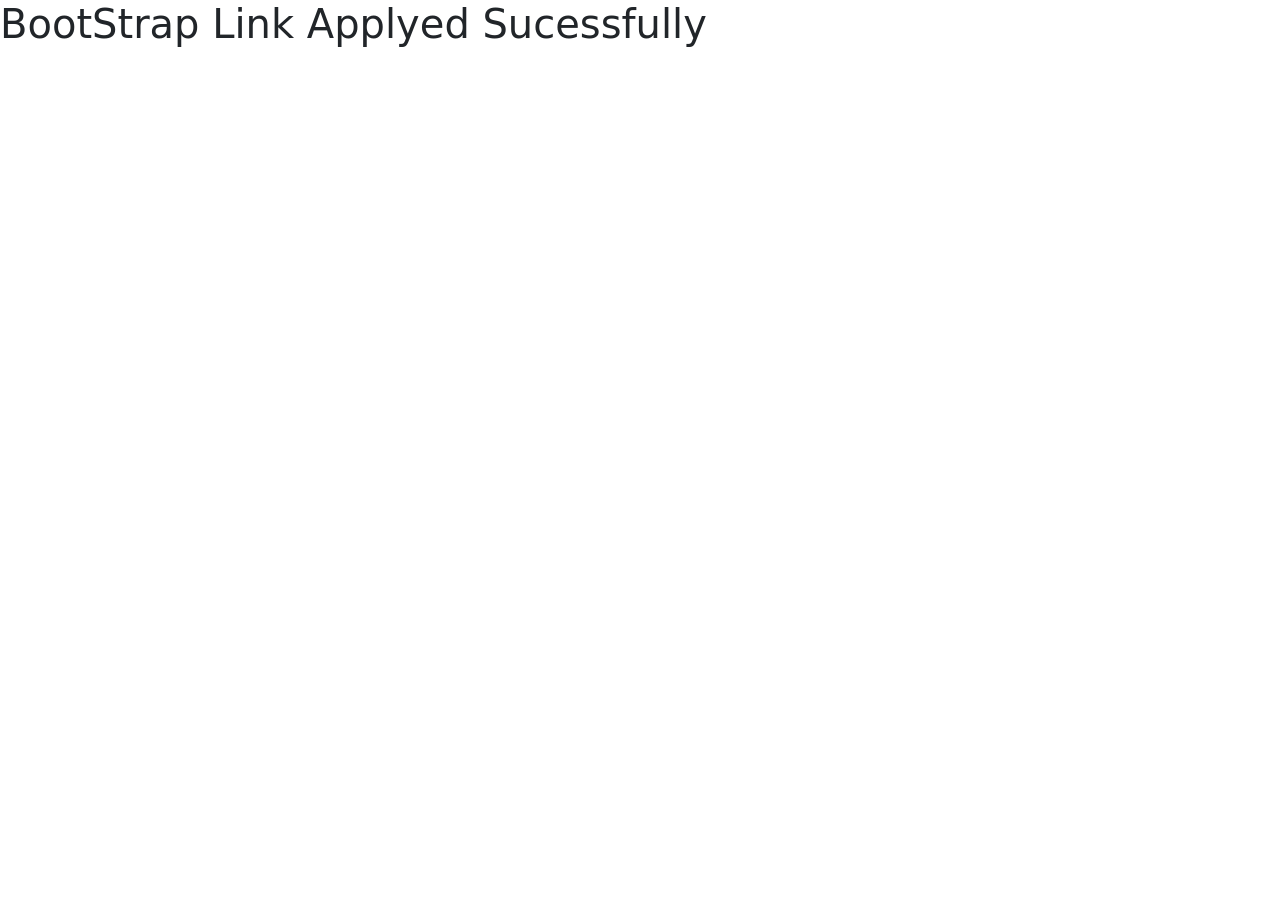
==== index.html @ 9535f83e "move all the file out of image folder" ====
<!DOCTYPE html>
<html lang="en">
<head>
    <meta charset="UTF-8">
    <meta name="viewport" content="width=device-width, initial-scale=1.0">
    <title>ChaloChale</title>
    <link href="https://cdn.jsdelivr.net/npm/bootstrap@5.3.8/dist/css/bootstrap.min.css" rel="stylesheet" integrity="sha384-sRIl4kxILFvY47J16cr9ZwB07vP4J8+LH7qKQnuqkuIAvNWLzeN8tE5YBujZqJLB" crossorigin="anonymous">

</head>
<body>
        <h1>BootStrap Link Applyed Sucessfully</h1>
<script src="https://cdn.jsdelivr.net/npm/bootstrap@5.3.8/dist/js/bootstrap.bundle.min.js" integrity="sha384-FKyoEForCGlyvwx9Hj09JcYn3nv7wiPVlz7YYwJrWVcXK/BmnVDxM+D2scQbITxI" crossorigin="anonymous"></script>
</body>
</html>
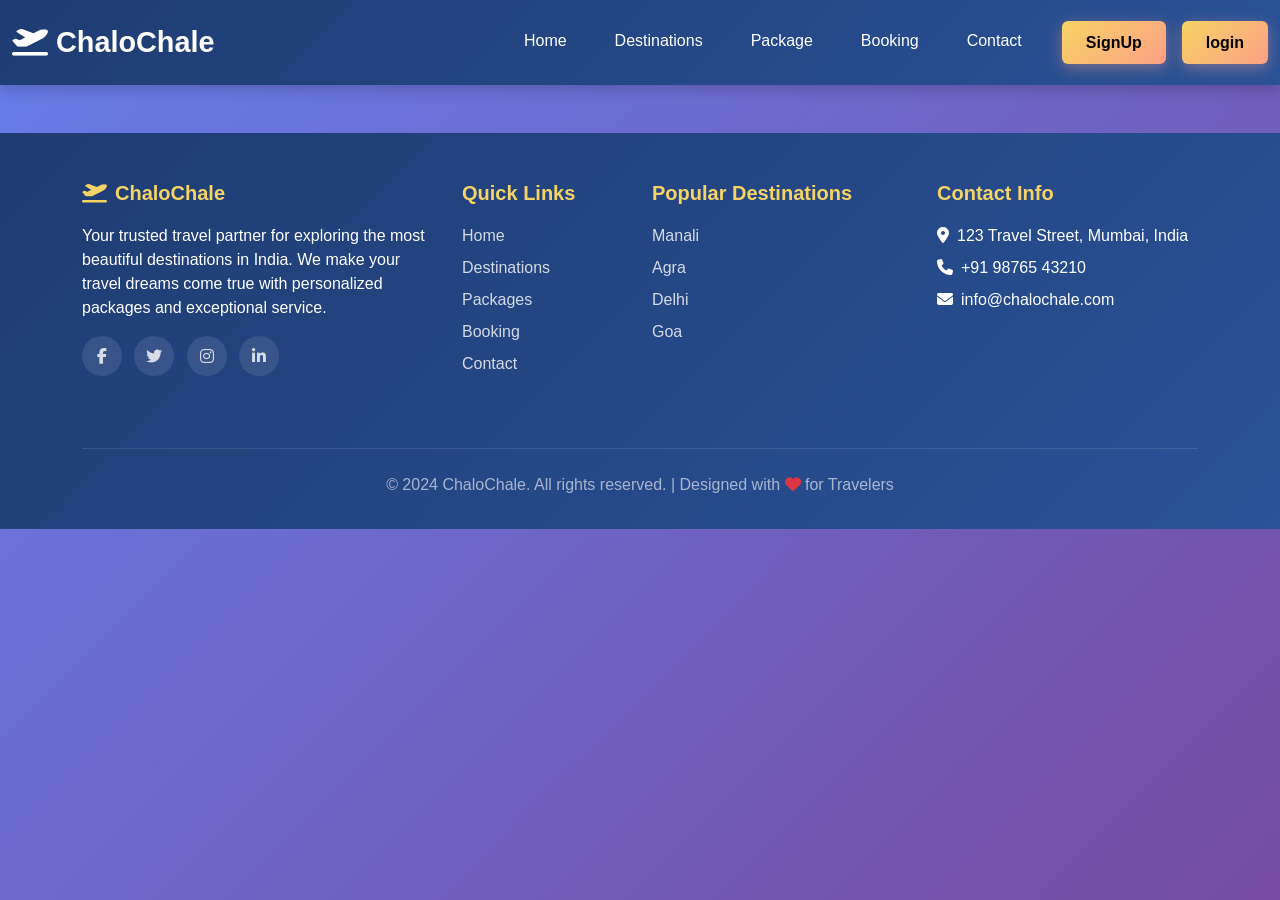
==== commit c5e0e0b6: "craete all with the help of windserif and bootstrap" ====
--- a/index.html
+++ b/index.html
@@ -5,10 +5,107 @@
     <meta name="viewport" content="width=device-width, initial-scale=1.0">
     <title>ChaloChale</title>
     <link href="https://cdn.jsdelivr.net/npm/bootstrap@5.3.8/dist/css/bootstrap.min.css" rel="stylesheet" integrity="sha384-sRIl4kxILFvY47J16cr9ZwB07vP4J8+LH7qKQnuqkuIAvNWLzeN8tE5YBujZqJLB" crossorigin="anonymous">
+    <link rel="stylesheet" href="https://cdnjs.cloudflare.com/ajax/libs/font-awesome/6.4.0/css/all.min.css">
+    <link rel="stylesheet" href="styles.css">
 
 </head>
 <body>
-        <h1>BootStrap Link Applyed Sucessfully</h1>
+        <!-- <h1>BootStrap Link Applyed Sucessfully</h1> -->
+    <!-- <div class="container" style="border-style: solid;">
+        <h3>container</h3>
+        <p>This is inside container</p>
+    </div> -->
+
+
+    <!-- <div class="container">
+        <div class="row">
+            <div class="col">Box 1</div>
+            <div class="col">Box 2</div>
+            <div class="col">Box 3</div>
+            <div class="col">Box 4</div>
+        </div>
+    </div> -->
+
+
+        <div class="row">
+            <div class="col-md-12">
+                <nav class="navbar navbar-expand-lg navbar-dark bg-dark" >
+                    <div class="container-fluid">
+                        <a class="navbar-brand fw-bold" href="index.html">
+                            <i class="fa-solid fa-plane-departure"></i> ChaloChale
+                        </a>
+
+                        <button class="navbar-toggler" type="button" data-bs-toggle="collapse" data-bs-target="#menu" aria-controls="menu" aria-expanded="false" aria-label="Toggle navigation">
+                            <span class="navbar-toggler-icon"></span>
+                        </button>
+                        
+                        <div class="collapse navbar-collapse" id="menu">
+                            <ul class="navbar-nav ms-auto">
+                                <li class="nav-item"><a class="nav-link active" href="index.html">Home</a></li>
+                                <li class="nav-item"><a class="nav-link active" href="destinations.html">Destinations</a></li>
+                                <li class="nav-item"><a class="nav-link active" href="package.html">Package</a></li>
+                                <li class="nav-item"><a class="nav-link active" href="booking.html">Booking</a></li>
+                                <li class="nav-item"><a class="nav-link active" href="contact.html">Contact</a></li>
+                            </ul>
+                            <a href="signup.html" class="btn btn-warning ms-lg-3">SignUp</a>
+                            <a href="login.html" class="btn btn-warning ms-lg-3">login</a>
+                        </div>
+
+                    </div>
+                </nav>
+            </div>
+        </div>
+    
+
+
+    
 <script src="https://cdn.jsdelivr.net/npm/bootstrap@5.3.8/dist/js/bootstrap.bundle.min.js" integrity="sha384-FKyoEForCGlyvwx9Hj09JcYn3nv7wiPVlz7YYwJrWVcXK/BmnVDxM+D2scQbITxI" crossorigin="anonymous"></script>
 </body>
-</html>+</html>
+    <!-- Footer -->
+    <footer>
+        <div class="container">
+            <div class="row">
+                <div class="col-md-4 mb-4">
+                    <h5><i class="fas fa-plane-departure me-2"></i>ChaloChale</h5>
+                    <p>Your trusted travel partner for exploring the most beautiful destinations in India. We make your travel dreams come true with personalized packages and exceptional service.</p>
+                    <div class="social-icons mt-3">
+                        <a href="#"><i class="fab fa-facebook-f"></i></a>
+                        <a href="#"><i class="fab fa-twitter"></i></a>
+                        <a href="#"><i class="fab fa-instagram"></i></a>
+                        <a href="#"><i class="fab fa-linkedin-in"></i></a>
+                    </div>
+                </div>
+                <div class="col-md-2 mb-4">
+                    <h5>Quick Links</h5>
+                    <ul>
+                        <li><a href="index.html">Home</a></li>
+                        <li><a href="destinations.html">Destinations</a></li>
+                        <li><a href="package.html">Packages</a></li>
+                        <li><a href="booking.html">Booking</a></li>
+                        <li><a href="contact.html">Contact</a></li>
+                    </ul>
+                </div>
+                <div class="col-md-3 mb-4">
+                    <h5>Popular Destinations</h5>
+                    <ul>
+                        <li><a href="destinations.html">Manali</a></li>
+                        <li><a href="destinations.html">Agra</a></li>
+                        <li><a href="destinations.html">Delhi</a></li>
+                        <li><a href="destinations.html">Goa</a></li>
+                    </ul>
+                </div>
+                <div class="col-md-3 mb-4">
+                    <h5>Contact Info</h5>
+                    <ul>
+                        <li><i class="fas fa-map-marker-alt me-2"></i>123 Travel Street, Mumbai, India</li>
+                        <li><i class="fas fa-phone me-2"></i>+91 98765 43210</li>
+                        <li><i class="fas fa-envelope me-2"></i>info@chalochale.com</li>
+                    </ul>
+                </div>
+            </div>
+            <div class="footer-bottom">
+                <p>&copy; 2024 ChaloChale. All rights reserved. | Designed with <i class="fas fa-heart text-danger"></i> for Travelers</p>
+            </div>
+        </div>
+    </footer>
--- a/styles.css
+++ b/styles.css
@@ -0,0 +1,467 @@
+/* Custom Styles for ChaloChale Travel App */
+
+/* Global Styles */
+* {
+    margin: 0;
+    padding: 0;
+    box-sizing: border-box;
+}
+
+html, body {
+    width: 100%;
+    overflow-x: hidden;
+}
+
+body {
+    font-family: 'Segoe UI', Tahoma, Geneva, Verdana, sans-serif;
+    background: linear-gradient(135deg, #667eea 0%, #764ba2 100%);
+    min-height: 100vh;
+}
+
+/* Navbar Styles */
+.navbar {
+    background: linear-gradient(135deg, #1e3c72 0%, #2a5298 100%) !important;
+    box-shadow: 0 4px 15px rgba(0, 0, 0, 0.2);
+    padding: 1rem 0;
+}
+
+.navbar-brand {
+    font-size: 1.8rem !important;
+    color: #fff !important;
+    transition: transform 0.3s ease;
+}
+
+.navbar-brand:hover {
+    transform: scale(1.05);
+}
+
+.nav-link {
+    color: rgba(255, 255, 255, 0.8) !important;
+    font-weight: 500;
+    padding: 0.8rem 1.2rem !important;
+    transition: all 0.3s ease;
+    margin: 0 0.3rem;
+    text-decoration: none;
+}
+
+.nav-link:hover,
+.nav-link.active {
+    color: #fff !important;
+    transform: translateY(-2px);
+}
+
+.navbar-toggler {
+    border: none;
+    padding: 0.5rem;
+}
+
+.navbar-toggler:focus {
+    box-shadow: none;
+}
+
+/* Button Styles */
+.btn-warning {
+    background: linear-gradient(135deg, #f6d365 0%, #fda085 100%) !important;
+    border: none !important;
+    font-weight: 600;
+    padding: 0.6rem 1.5rem;
+    transition: all 0.3s ease;
+    box-shadow: 0 4px 15px rgba(253, 160, 133, 0.4);
+}
+
+.btn-warning:hover {
+    transform: translateY(-3px);
+    box-shadow: 0 6px 20px rgba(253, 160, 133, 0.6);
+}
+
+.btn-primary {
+    background: linear-gradient(135deg, #667eea 0%, #764ba2 100%) !important;
+    border: none !important;
+    font-weight: 600;
+    padding: 0.6rem 1.5rem;
+    transition: all 0.3s ease;
+    box-shadow: 0 4px 15px rgba(102, 126, 234, 0.4);
+}
+
+.btn-primary:hover {
+    transform: translateY(-3px);
+    box-shadow: 0 6px 20px rgba(102, 126, 234, 0.6);
+    background: linear-gradient(135deg, #764ba2 0%, #667eea 100%) !important;
+}
+
+/* Hero Section */
+.hero-section {
+    background: linear-gradient(135deg, rgba(102, 126, 234, 0.9) 0%, rgba(118, 75, 162, 0.9) 100%),
+                url('https://images.unsplash.com/photo-1488085061387-422e29b40080?w=1920') center/cover;
+    padding: 6rem 0;
+    text-align: center;
+    color: white;
+}
+
+.hero-section h1 {
+    font-size: 3.5rem;
+    font-weight: 700;
+    margin-bottom: 1.5rem;
+    animation: fadeInUp 1s ease;
+}
+
+.hero-section p {
+    font-size: 1.3rem;
+    margin-bottom: 2rem;
+    animation: fadeInUp 1.2s ease;
+}
+
+/* Section Styles */
+section {
+    padding: 4rem 0;
+}
+
+.bg-light {
+    background: rgba(255, 255, 255, 0.95) !important;
+    border-radius: 20px;
+    margin: 2rem 0;
+    box-shadow: 0 10px 30px rgba(0, 0, 0, 0.1);
+}
+
+/* Card Styles */
+.card {
+    border: none;
+    border-radius: 15px;
+    overflow: hidden;
+    box-shadow: 0 10px 30px rgba(0, 0, 0, 0.15);
+    transition: all 0.4s ease;
+    background: white;
+    height: 100%;
+    margin-bottom: 2rem;
+}
+
+.card:hover {
+    transform: translateY(-10px);
+    box-shadow: 0 20px 40px rgba(0, 0, 0, 0.25);
+}
+
+.card-img-top {
+    height: 200px;
+    object-fit: cover;
+    transition: transform 0.4s ease;
+}
+
+.card:hover .card-img-top {
+    transform: scale(1.1);
+}
+
+.card-body {
+    padding: 1.5rem;
+    background: linear-gradient(180deg, #ffffff 0%, #f8f9fa 100%);
+}
+
+.card-title {
+    font-weight: 700;
+    color: #1e3c72;
+    margin-bottom: 0.8rem;
+    font-size: 1.3rem;
+}
+
+.card-text {
+    color: #666;
+    line-height: 1.6;
+    margin-bottom: 1.2rem;
+}
+
+.card-img-wrapper {
+    overflow: hidden;
+    position: relative;
+}
+
+.card-img-wrapper::after {
+    content: '';
+    position: absolute;
+    top: 0;
+    left: 0;
+    right: 0;
+    bottom: 0;
+    background: linear-gradient(180deg, transparent 0%, rgba(0, 0, 0, 0.3) 100%);
+    opacity: 0;
+    transition: opacity 0.4s ease;
+}
+
+.card:hover .card-img-wrapper::after {
+    opacity: 1;
+}
+
+/* Container for cards */
+.card-container {
+    padding: 2rem;
+}
+
+/* Animations */
+@keyframes fadeInUp {
+    from {
+        opacity: 0;
+        transform: translateY(30px);
+    }
+    to {
+        opacity: 1;
+        transform: translateY(0);
+    }
+}
+
+/* Responsive Design */
+@media (max-width: 991px) {
+    .hero-section h1 {
+        font-size: 2.5rem;
+    }
+    
+    .hero-section p {
+        font-size: 1.1rem;
+    }
+    
+    .navbar-collapse {
+        background: rgba(30, 60, 114, 0.98);
+        padding: 1rem;
+        border-radius: 10px;
+        margin-top: 1rem;
+    }
+    
+    .nav-link {
+        padding: 0.8rem 1rem !important;
+        margin: 0.2rem 0;
+    }
+    
+    .btn-warning {
+        margin: 0.5rem 0;
+        display: block;
+        width: 100%;
+    }
+}
+
+@media (max-width: 767px) {
+    .hero-section {
+        padding: 4rem 0;
+    }
+    
+    .hero-section h1 {
+        font-size: 2rem;
+    }
+    
+    .hero-section p {
+        font-size: 1rem;
+    }
+    
+    .card-img-top {
+        height: 180px;
+    }
+    
+    .card-title {
+        font-size: 1.1rem;
+    }
+    
+    section {
+        padding: 2rem 0;
+    }
+    
+    .bg-light {
+        margin: 1rem 0;
+        border-radius: 15px;
+    }
+}
+
+@media (max-width: 575px) {
+    .navbar-brand {
+        font-size: 1.4rem !important;
+    }
+    
+    .hero-section h1 {
+        font-size: 1.8rem;
+    }
+    
+    .card-img-top {
+        height: 160px;
+    }
+}
+
+/* Form Styles */
+.form-container {
+    max-width: 500px;
+    margin: 4rem auto;
+    padding: 2.5rem;
+    background: white;
+    border-radius: 20px;
+    box-shadow: 0 15px 35px rgba(0, 0, 0, 0.1);
+}
+
+.form-container h2 {
+    text-align: center;
+    color: #1e3c72;
+    margin-bottom: 2rem;
+    font-weight: 700;
+}
+
+.form-control {
+    border-radius: 10px;
+    padding: 0.8rem 1rem;
+    border: 2px solid #e0e0e0;
+    transition: all 0.3s ease;
+    background: #f8f9fa;
+}
+
+.form-control:focus {
+    border-color: #667eea;
+    box-shadow: 0 0 0 0.2rem rgba(102, 126, 234, 0.25);
+    background: white;
+}
+
+.form-label {
+    font-weight: 600;
+    color: #1e3c72;
+    margin-bottom: 0.5rem;
+}
+
+.form-text {
+    color: #666;
+    font-size: 0.9rem;
+}
+
+.btn-submit {
+    width: 100%;
+    padding: 0.8rem;
+    font-size: 1.1rem;
+    font-weight: 600;
+    margin-top: 1rem;
+}
+
+.auth-link {
+    text-align: center;
+    margin-top: 1.5rem;
+    color: #666;
+}
+
+.auth-link a {
+    color: #667eea;
+    text-decoration: none;
+    font-weight: 600;
+    transition: color 0.3s ease;
+}
+
+.auth-link a:hover {
+    color: #764ba2;
+    text-decoration: underline;
+}
+
+/* Modal Styles */
+.modal-content {
+    border-radius: 20px;
+    border: none;
+    box-shadow: 0 20px 60px rgba(0, 0, 0, 0.3);
+}
+
+.modal-header {
+    background: linear-gradient(135deg, #1e3c72 0%, #2a5298 100%);
+    border-radius: 20px 20px 0 0;
+    padding: 1.5rem;
+}
+
+.modal-title {
+    color: white;
+    font-weight: 700;
+}
+
+.modal-body {
+    padding: 2rem;
+}
+
+.btn-close {
+    filter: brightness(0) invert(1);
+}
+
+.form-select {
+    border-radius: 10px;
+    padding: 0.8rem 1rem;
+    border: 2px solid #e0e0e0;
+    transition: all 0.3s ease;
+    background: #f8f9fa;
+}
+
+.form-select:focus {
+    border-color: #667eea;
+    box-shadow: 0 0 0 0.2rem rgba(102, 126, 234, 0.25);
+    background: white;
+}
+
+/* Footer Styles */
+footer {
+    background: linear-gradient(135deg, #1e3c72 0%, #2a5298 100%);
+    color: white;
+    padding: 3rem 0 1rem;
+    margin-top: 3rem;
+}
+
+footer h5 {
+    font-weight: 700;
+    margin-bottom: 1.2rem;
+    color: #f6d365;
+}
+
+footer a {
+    color: rgba(255, 255, 255, 0.8);
+    text-decoration: none;
+    transition: color 0.3s ease;
+}
+
+footer a:hover {
+    color: #f6d365;
+}
+
+footer ul {
+    list-style: none;
+    padding: 0;
+}
+
+footer ul li {
+    margin-bottom: 0.5rem;
+}
+
+.social-icons a {
+    display: inline-flex;
+    align-items: center;
+    justify-content: center;
+    width: 40px;
+    height: 40px;
+    border-radius: 50%;
+    background: rgba(255, 255, 255, 0.1);
+    margin-right: 0.5rem;
+    transition: all 0.3s ease;
+}
+
+.social-icons a:hover {
+    background: #f6d365;
+    color: #1e3c72;
+    transform: translateY(-3px);
+}
+
+.footer-bottom {
+    border-top: 1px solid rgba(255, 255, 255, 0.1);
+    margin-top: 2rem;
+    padding-top: 1.5rem;
+    text-align: center;
+    color: rgba(255, 255, 255, 0.6);
+}
+
+/* Smooth scrolling */
+html {
+    scroll-behavior: smooth;
+}
+
+/* Loading animation */
+.loading {
+    animation: pulse 2s infinite;
+}
+
+@keyframes pulse {
+    0%, 100% {
+        opacity: 1;
+    }
+    50% {
+        opacity: 0.5;
+    }
+}
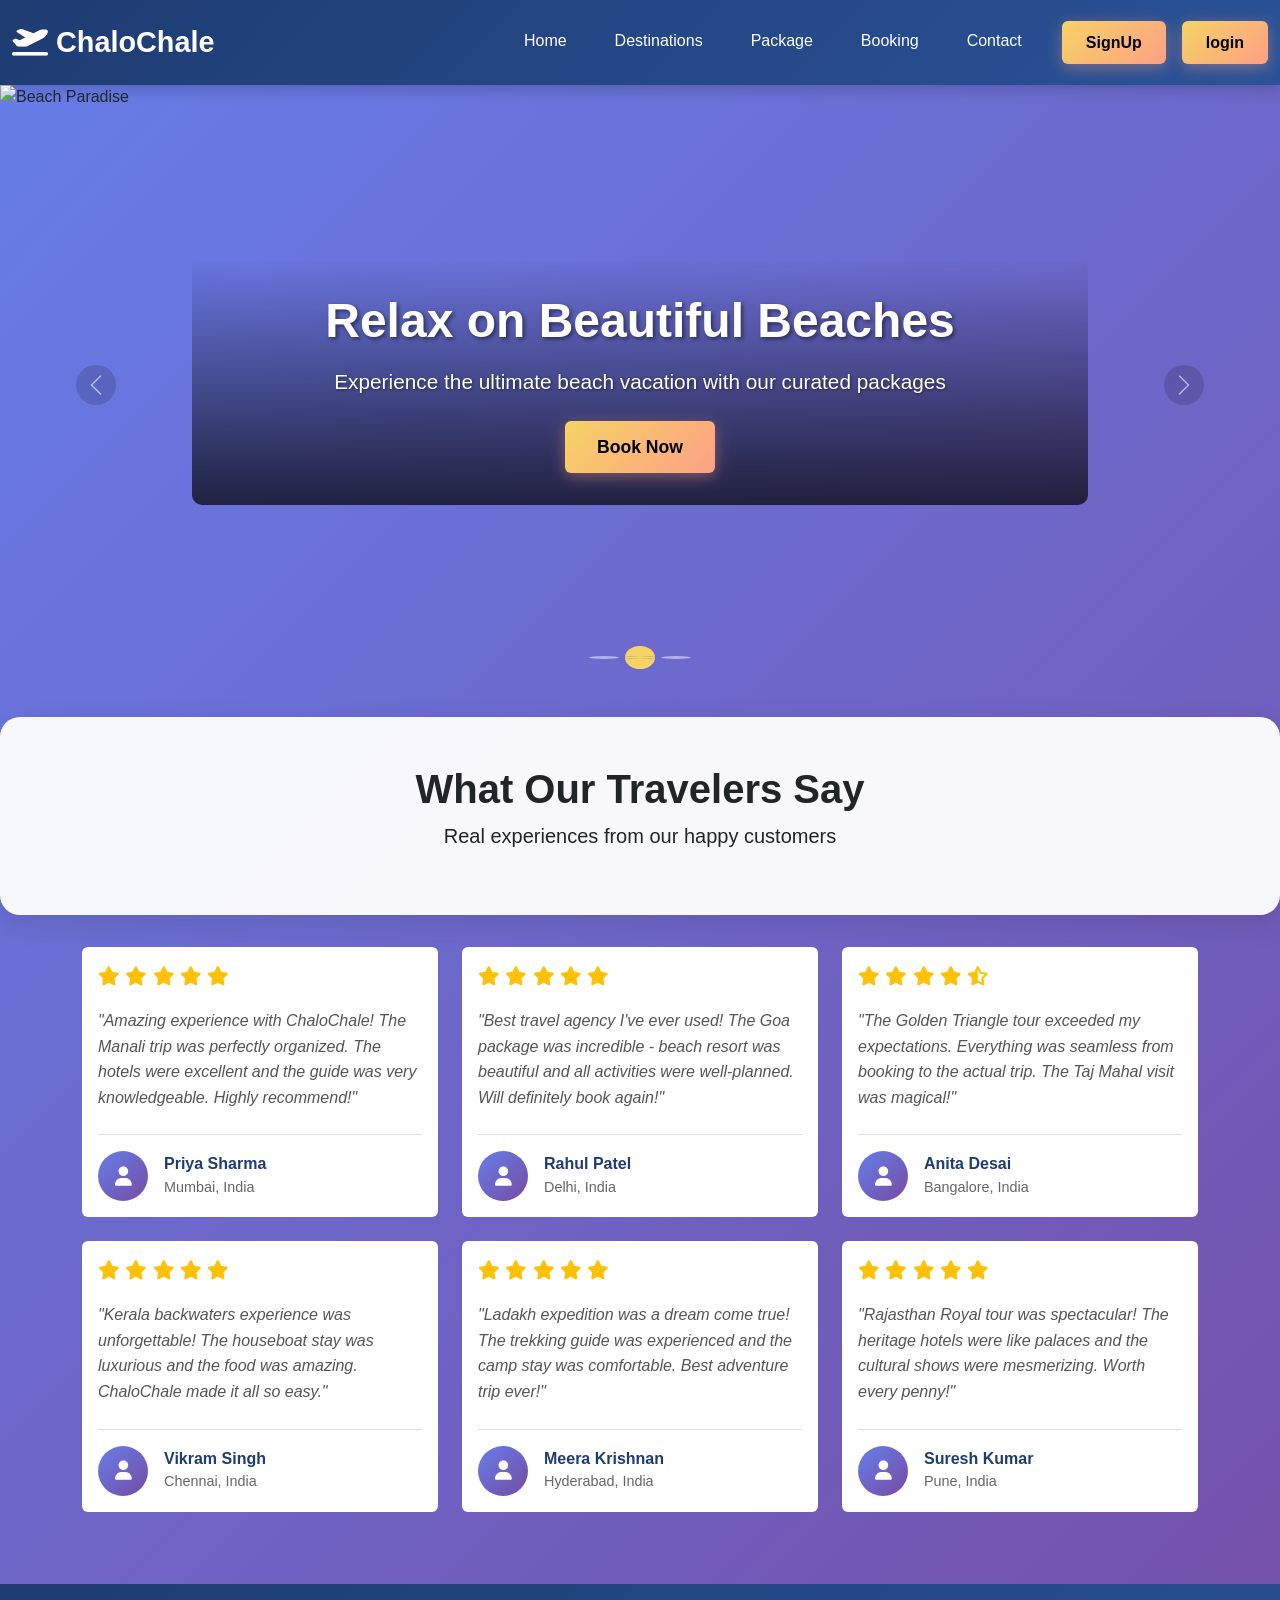
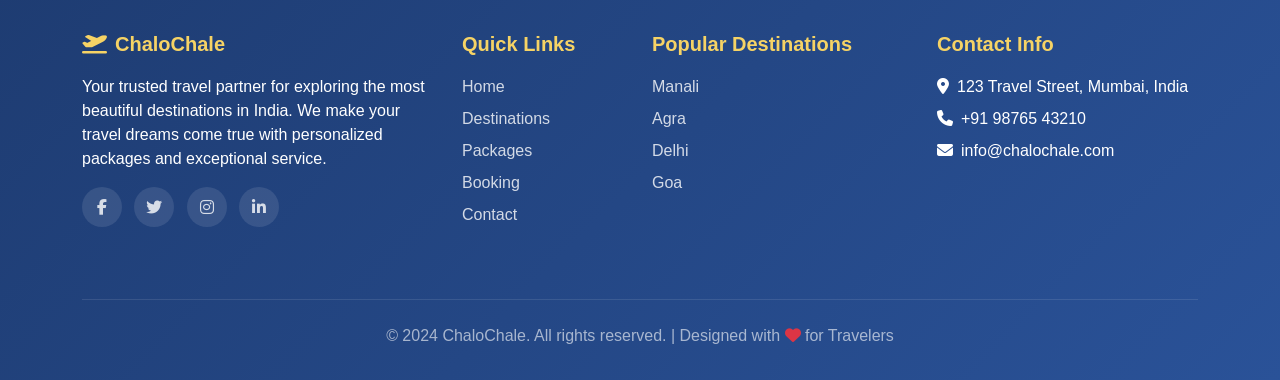
==== commit dab4193f: "create all the pages with ai" ====
--- a/index.html
+++ b/index.html
@@ -7,6 +7,7 @@
     <link href="https://cdn.jsdelivr.net/npm/bootstrap@5.3.8/dist/css/bootstrap.min.css" rel="stylesheet" integrity="sha384-sRIl4kxILFvY47J16cr9ZwB07vP4J8+LH7qKQnuqkuIAvNWLzeN8tE5YBujZqJLB" crossorigin="anonymous">
     <link rel="stylesheet" href="https://cdnjs.cloudflare.com/ajax/libs/font-awesome/6.4.0/css/all.min.css">
     <link rel="stylesheet" href="styles.css">
+    <link rel="stylesheet" href="index.css">
 
 </head>
 <body>
@@ -55,13 +56,212 @@
                 </nav>
             </div>
         </div>
+
+    <!-- Hero Carousel -->
+    <div id="heroCarousel" class="carousel slide" data-bs-ride="carousel" data-bs-interval="1000">
+        <div class="carousel-indicators">
+            <button type="button" data-bs-target="#heroCarousel" data-bs-slide-to="0" class="active" aria-current="true" aria-label="Slide 1"></button>
+            <button type="button" data-bs-target="#heroCarousel" data-bs-slide-to="1" aria-label="Slide 2"></button>
+            <button type="button" data-bs-target="#heroCarousel" data-bs-slide-to="2" aria-label="Slide 3"></button>
+        </div>
+        <div class="carousel-inner">
+            <div class="carousel-item active">
+                <img src="https://images.unsplash.com/photo-1506905925346-21bda4d32df4?w=1920&h=800&fit=crop" class="d-block w-100" alt="Mountain Adventure">
+                <div class="carousel-caption">
+                    <h1>Explore the Mountains</h1>
+                    <p>Discover breathtaking mountain destinations with ChaloChale</p>
+                    <a href="destinations.html" class="btn btn-warning">Explore Now</a>
+                </div>
+            </div>
+            <div class="carousel-item">
+                <img src="https://images.unsplash.com/photo-1507525428034-b723cf961d3e?w=1920&h=800&fit=crop" class="d-block w-100" alt="Beach Paradise">
+                <div class="carousel-caption">
+                    <h1>Relax on Beautiful Beaches</h1>
+                    <p>Experience the ultimate beach vacation with our curated packages</p>
+                    <a href="destinations.html" class="btn btn-warning">Book Now</a>
+                </div>
+            </div>
+            <div class="carousel-item">
+                <img src="https://images.unsplash.com/photo-1524492412937-b28074a5d7da?w=1920&h=800&fit=crop" class="d-block w-100" alt="Historic Heritage">
+                <div class="carousel-caption">
+                    <h1>Discover Rich Heritage</h1>
+                    <p>Explore India's historic monuments and cultural treasures</p>
+                    <a href="destinations.html" class="btn btn-warning">Learn More</a>
+                </div>
+            </div>
+        </div>
+        <button class="carousel-control-prev" type="button" data-bs-target="#heroCarousel" data-bs-slide="prev">
+            <span class="carousel-control-prev-icon" aria-hidden="true"></span>
+            <span class="visually-hidden">Previous</span>
+        </button>
+        <button class="carousel-control-next" type="button" data-bs-target="#heroCarousel" data-bs-slide="next">
+            <span class="carousel-control-next-icon" aria-hidden="true"></span>
+            <span class="visually-hidden">Next</span>
+        </button>
+    </div>
+
+    <!-- Reviews Section -->
+    <section class="py-5 bg-light text-center">
+        <div class="container">
+            <h1 class="fw-bold">What Our Travelers Say</h1>
+            <p class="lead">Real experiences from our happy customers</p>
+        </div>
+    </section>
     
-
-
-    
-<script src="https://cdn.jsdelivr.net/npm/bootstrap@5.3.8/dist/js/bootstrap.bundle.min.js" integrity="sha384-FKyoEForCGlyvwx9Hj09JcYn3nv7wiPVlz7YYwJrWVcXK/BmnVDxM+D2scQbITxI" crossorigin="anonymous"></script>
-</body>
-</html>
+    <div class="container reviews-container">
+        <div class="row">
+            <!-- Review 1 -->
+            <div class="col-12 col-md-6 col-lg-4 mb-4">
+                <div class="card review-card">
+                    <div class="card-body">
+                        <div class="review-stars mb-3">
+                            <i class="fas fa-star text-warning"></i>
+                            <i class="fas fa-star text-warning"></i>
+                            <i class="fas fa-star text-warning"></i>
+                            <i class="fas fa-star text-warning"></i>
+                            <i class="fas fa-star text-warning"></i>
+                        </div>
+                        <p class="review-text">"Amazing experience with ChaloChale! The Manali trip was perfectly organized. The hotels were excellent and the guide was very knowledgeable. Highly recommend!"</p>
+                        <div class="reviewer-info">
+                            <div class="reviewer-avatar">
+                                <i class="fas fa-user"></i>
+                            </div>
+                            <div class="reviewer-details">
+                                <h6 class="reviewer-name">Priya Sharma</h6>
+                                <p class="reviewer-location">Mumbai, India</p>
+                            </div>
+                        </div>
+                    </div>
+                </div>
+            </div>
+            
+            <!-- Review 2 -->
+            <div class="col-12 col-md-6 col-lg-4 mb-4">
+                <div class="card review-card">
+                    <div class="card-body">
+                        <div class="review-stars mb-3">
+                            <i class="fas fa-star text-warning"></i>
+                            <i class="fas fa-star text-warning"></i>
+                            <i class="fas fa-star text-warning"></i>
+                            <i class="fas fa-star text-warning"></i>
+                            <i class="fas fa-star text-warning"></i>
+                        </div>
+                        <p class="review-text">"Best travel agency I've ever used! The Goa package was incredible - beach resort was beautiful and all activities were well-planned. Will definitely book again!"</p>
+                        <div class="reviewer-info">
+                            <div class="reviewer-avatar">
+                                <i class="fas fa-user"></i>
+                            </div>
+                            <div class="reviewer-details">
+                                <h6 class="reviewer-name">Rahul Patel</h6>
+                                <p class="reviewer-location">Delhi, India</p>
+                            </div>
+                        </div>
+                    </div>
+                </div>
+            </div>
+            
+            <!-- Review 3 -->
+            <div class="col-12 col-md-6 col-lg-4 mb-4">
+                <div class="card review-card">
+                    <div class="card-body">
+                        <div class="review-stars mb-3">
+                            <i class="fas fa-star text-warning"></i>
+                            <i class="fas fa-star text-warning"></i>
+                            <i class="fas fa-star text-warning"></i>
+                            <i class="fas fa-star text-warning"></i>
+                            <i class="fas fa-star-half-alt text-warning"></i>
+                        </div>
+                        <p class="review-text">"The Golden Triangle tour exceeded my expectations. Everything was seamless from booking to the actual trip. The Taj Mahal visit was magical!"</p>
+                        <div class="reviewer-info">
+                            <div class="reviewer-avatar">
+                                <i class="fas fa-user"></i>
+                            </div>
+                            <div class="reviewer-details">
+                                <h6 class="reviewer-name">Anita Desai</h6>
+                                <p class="reviewer-location">Bangalore, India</p>
+                            </div>
+                        </div>
+                    </div>
+                </div>
+            </div>
+            
+            <!-- Review 4 -->
+            <div class="col-12 col-md-6 col-lg-4 mb-4">
+                <div class="card review-card">
+                    <div class="card-body">
+                        <div class="review-stars mb-3">
+                            <i class="fas fa-star text-warning"></i>
+                            <i class="fas fa-star text-warning"></i>
+                            <i class="fas fa-star text-warning"></i>
+                            <i class="fas fa-star text-warning"></i>
+                            <i class="fas fa-star text-warning"></i>
+                        </div>
+                        <p class="review-text">"Kerala backwaters experience was unforgettable! The houseboat stay was luxurious and the food was amazing. ChaloChale made it all so easy."</p>
+                        <div class="reviewer-info">
+                            <div class="reviewer-avatar">
+                                <i class="fas fa-user"></i>
+                            </div>
+                            <div class="reviewer-details">
+                                <h6 class="reviewer-name">Vikram Singh</h6>
+                                <p class="reviewer-location">Chennai, India</p>
+                            </div>
+                        </div>
+                    </div>
+                </div>
+            </div>
+            
+            <!-- Review 5 -->
+            <div class="col-12 col-md-6 col-lg-4 mb-4">
+                <div class="card review-card">
+                    <div class="card-body">
+                        <div class="review-stars mb-3">
+                            <i class="fas fa-star text-warning"></i>
+                            <i class="fas fa-star text-warning"></i>
+                            <i class="fas fa-star text-warning"></i>
+                            <i class="fas fa-star text-warning"></i>
+                            <i class="fas fa-star text-warning"></i>
+                        </div>
+                        <p class="review-text">"Ladakh expedition was a dream come true! The trekking guide was experienced and the camp stay was comfortable. Best adventure trip ever!"</p>
+                        <div class="reviewer-info">
+                            <div class="reviewer-avatar">
+                                <i class="fas fa-user"></i>
+                            </div>
+                            <div class="reviewer-details">
+                                <h6 class="reviewer-name">Meera Krishnan</h6>
+                                <p class="reviewer-location">Hyderabad, India</p>
+                            </div>
+                        </div>
+                    </div>
+                </div>
+            </div>
+            
+            <!-- Review 6 -->
+            <div class="col-12 col-md-6 col-lg-4 mb-4">
+                <div class="card review-card">
+                    <div class="card-body">
+                        <div class="review-stars mb-3">
+                            <i class="fas fa-star text-warning"></i>
+                            <i class="fas fa-star text-warning"></i>
+                            <i class="fas fa-star text-warning"></i>
+                            <i class="fas fa-star text-warning"></i>
+                            <i class="fas fa-star text-warning"></i>
+                        </div>
+                        <p class="review-text">"Rajasthan Royal tour was spectacular! The heritage hotels were like palaces and the cultural shows were mesmerizing. Worth every penny!"</p>
+                        <div class="reviewer-info">
+                            <div class="reviewer-avatar">
+                                <i class="fas fa-user"></i>
+                            </div>
+                            <div class="reviewer-details">
+                                <h6 class="reviewer-name">Suresh Kumar</h6>
+                                <p class="reviewer-location">Pune, India</p>
+                            </div>
+                        </div>
+                    </div>
+                </div>
+            </div>
+        </div>
+    </div>
+
     <!-- Footer -->
     <footer>
         <div class="container">
@@ -109,3 +309,7 @@
             </div>
         </div>
     </footer>
+
+<script src="https://cdn.jsdelivr.net/npm/bootstrap@5.3.8/dist/js/bootstrap.bundle.min.js" integrity="sha384-FKyoEForCGlyvwx9Hj09JcYn3nv7wiPVlz7YYwJrWcXK/BmnVDxM+D2scQbITxI" crossorigin="anonymous"></script>
+</body>
+</html>
--- a/styles.css
+++ b/styles.css
@@ -1,4 +1,4 @@
-/* Custom Styles for ChaloChale Travel App */
+/* Common Styles for ChaloChale Travel App */
 
 /* Global Styles */
 * {
@@ -89,28 +89,6 @@
     background: linear-gradient(135deg, #764ba2 0%, #667eea 100%) !important;
 }
 
-/* Hero Section */
-.hero-section {
-    background: linear-gradient(135deg, rgba(102, 126, 234, 0.9) 0%, rgba(118, 75, 162, 0.9) 100%),
-                url('https://images.unsplash.com/photo-1488085061387-422e29b40080?w=1920') center/cover;
-    padding: 6rem 0;
-    text-align: center;
-    color: white;
-}
-
-.hero-section h1 {
-    font-size: 3.5rem;
-    font-weight: 700;
-    margin-bottom: 1.5rem;
-    animation: fadeInUp 1s ease;
-}
-
-.hero-section p {
-    font-size: 1.3rem;
-    margin-bottom: 2rem;
-    animation: fadeInUp 1.2s ease;
-}
-
 /* Section Styles */
 section {
     padding: 4rem 0;
@@ -123,77 +101,6 @@
     box-shadow: 0 10px 30px rgba(0, 0, 0, 0.1);
 }
 
-/* Card Styles */
-.card {
-    border: none;
-    border-radius: 15px;
-    overflow: hidden;
-    box-shadow: 0 10px 30px rgba(0, 0, 0, 0.15);
-    transition: all 0.4s ease;
-    background: white;
-    height: 100%;
-    margin-bottom: 2rem;
-}
-
-.card:hover {
-    transform: translateY(-10px);
-    box-shadow: 0 20px 40px rgba(0, 0, 0, 0.25);
-}
-
-.card-img-top {
-    height: 200px;
-    object-fit: cover;
-    transition: transform 0.4s ease;
-}
-
-.card:hover .card-img-top {
-    transform: scale(1.1);
-}
-
-.card-body {
-    padding: 1.5rem;
-    background: linear-gradient(180deg, #ffffff 0%, #f8f9fa 100%);
-}
-
-.card-title {
-    font-weight: 700;
-    color: #1e3c72;
-    margin-bottom: 0.8rem;
-    font-size: 1.3rem;
-}
-
-.card-text {
-    color: #666;
-    line-height: 1.6;
-    margin-bottom: 1.2rem;
-}
-
-.card-img-wrapper {
-    overflow: hidden;
-    position: relative;
-}
-
-.card-img-wrapper::after {
-    content: '';
-    position: absolute;
-    top: 0;
-    left: 0;
-    right: 0;
-    bottom: 0;
-    background: linear-gradient(180deg, transparent 0%, rgba(0, 0, 0, 0.3) 100%);
-    opacity: 0;
-    transition: opacity 0.4s ease;
-}
-
-.card:hover .card-img-wrapper::after {
-    opacity: 1;
-}
-
-/* Container for cards */
-.card-container {
-    padding: 2rem;
-}
-
 /* Animations */
 @keyframes fadeInUp {
     from {
@@ -208,14 +115,6 @@
 
 /* Responsive Design */
 @media (max-width: 991px) {
-    .hero-section h1 {
-        font-size: 2.5rem;
-    }
-    
-    .hero-section p {
-        font-size: 1.1rem;
-    }
-    
     .navbar-collapse {
         background: rgba(30, 60, 114, 0.98);
         padding: 1rem;
@@ -236,26 +135,6 @@
 }
 
 @media (max-width: 767px) {
-    .hero-section {
-        padding: 4rem 0;
-    }
-    
-    .hero-section h1 {
-        font-size: 2rem;
-    }
-    
-    .hero-section p {
-        font-size: 1rem;
-    }
-    
-    .card-img-top {
-        height: 180px;
-    }
-    
-    .card-title {
-        font-size: 1.1rem;
-    }
-    
     section {
         padding: 2rem 0;
     }
@@ -269,14 +148,6 @@
 @media (max-width: 575px) {
     .navbar-brand {
         font-size: 1.4rem !important;
-    }
-    
-    .hero-section h1 {
-        font-size: 1.8rem;
-    }
-    
-    .card-img-top {
-        height: 160px;
     }
 }
 
@@ -386,6 +257,154 @@
     border-color: #667eea;
     box-shadow: 0 0 0 0.2rem rgba(102, 126, 234, 0.25);
     background: white;
+}
+
+/* Package Card Styles */
+.package-card {
+    transition: all 0.4s ease;
+    border: none;
+}
+
+.package-card:hover {
+    transform: translateY(-10px);
+    box-shadow: 0 20px 40px rgba(0, 0, 0, 0.2);
+}
+
+.package-badge {
+    position: absolute;
+    top: 15px;
+    right: 15px;
+    padding: 0.5rem 1rem;
+    border-radius: 20px;
+    font-size: 0.8rem;
+    font-weight: 700;
+    text-transform: uppercase;
+    z-index: 10;
+}
+
+.package-badge {
+    background: linear-gradient(135deg, #f6d365, #fda085);
+    color: #1e3c72;
+}
+
+.package-badge.popular {
+    background: linear-gradient(135deg, #667eea, #764ba2);
+    color: white;
+}
+
+.package-badge.new {
+    background: linear-gradient(135deg, #11998e, #38ef7d);
+    color: white;
+}
+
+.package-badge.adventure {
+    background: linear-gradient(135deg, #f093fb, #f5576c);
+    color: white;
+}
+
+.package-features {
+    list-style: none;
+    padding: 0;
+    margin: 1rem 0;
+}
+
+.package-features li {
+    padding: 0.5rem 0;
+    color: #555;
+    font-size: 0.95rem;
+}
+
+.package-features li i {
+    margin-right: 0.5rem;
+}
+
+.package-price {
+    margin: 1rem 0;
+    padding: 1rem;
+    background: linear-gradient(135deg, rgba(102, 126, 234, 0.1), rgba(118, 75, 162, 0.1));
+    border-radius: 10px;
+    border: 2px solid #667eea;
+}
+
+.package-price .price {
+    display: block;
+    font-size: 1.8rem;
+    font-weight: 700;
+    color: #1e3c72;
+}
+
+.package-price .price-label {
+    font-size: 0.9rem;
+    color: #666;
+    text-transform: uppercase;
+}
+
+/* Contact Page Styles */
+.contact-container {
+    margin-top: 2rem;
+    margin-bottom: 3rem;
+}
+
+.contact-info-card {
+    background: linear-gradient(135deg, rgba(102, 126, 234, 0.05), rgba(118, 75, 162, 0.05));
+    border: 2px solid #667eea;
+}
+
+.contact-item {
+    display: flex;
+    align-items: flex-start;
+    padding: 1rem;
+    background: white;
+    border-radius: 10px;
+    box-shadow: 0 5px 15px rgba(0, 0, 0, 0.1);
+    transition: all 0.3s ease;
+}
+
+.contact-item:hover {
+    transform: translateY(-5px);
+    box-shadow: 0 10px 25px rgba(0, 0, 0, 0.15);
+}
+
+.contact-icon {
+    width: 50px;
+    height: 50px;
+    display: flex;
+    align-items: center;
+    justify-content: center;
+    background: linear-gradient(135deg, #667eea, #764ba2);
+    color: white;
+    border-radius: 50%;
+    font-size: 1.2rem;
+    margin-right: 1rem;
+    flex-shrink: 0;
+}
+
+.contact-details h5 {
+    color: #1e3c72;
+    font-weight: 700;
+    margin-bottom: 0.5rem;
+}
+
+.contact-details p {
+    color: #666;
+    margin: 0;
+    line-height: 1.6;
+}
+
+.social-links .social-icons {
+    margin-top: 1rem;
+}
+
+.map-container {
+    position: relative;
+    overflow: hidden;
+    border-radius: 10px;
+    box-shadow: 0 10px 30px rgba(0, 0, 0, 0.15);
+}
+
+.map-container iframe {
+    width: 100%;
+    border-radius: 10px;
 }
 
 /* Footer Styles */
--- a/index.css
+++ b/index.css
@@ -0,0 +1,171 @@
+/* Index Page Specific Styles */
+
+/* Hero Section */
+.hero-section {
+    background: linear-gradient(135deg, rgba(102, 126, 234, 0.9) 0%, rgba(118, 75, 162, 0.9) 100%),
+                url('https://images.unsplash.com/photo-1488085061387-422e29b40080?w=1920') center/cover;
+    padding: 6rem 0;
+    text-align: center;
+    color: white;
+}
+
+.hero-section h1 {
+    font-size: 3.5rem;
+    font-weight: 700;
+    margin-bottom: 1.5rem;
+    animation: fadeInUp 1s ease;
+}
+
+.hero-section p {
+    font-size: 1.3rem;
+    margin-bottom: 2rem;
+    animation: fadeInUp 1.2s ease;
+}
+
+/* Carousel Styles */
+#heroCarousel {
+    margin-top: 0;
+}
+
+.carousel-item {
+    height: 600px;
+    overflow: hidden;
+}
+
+.carousel-item img {
+    height: 100%;
+    object-fit: cover;
+    object-position: center;
+}
+
+.carousel-caption {
+    bottom: 30%;
+    background: linear-gradient(180deg, transparent 0%, rgba(0, 0, 0, 0.7) 100%);
+    padding: 2rem;
+    border-radius: 10px;
+}
+
+.carousel-caption h1 {
+    font-size: 3rem;
+    font-weight: 700;
+    margin-bottom: 1rem;
+    text-shadow: 2px 2px 4px rgba(0, 0, 0, 0.5);
+    animation: fadeInUp 1s ease;
+}
+
+.carousel-caption p {
+    font-size: 1.3rem;
+    margin-bottom: 1.5rem;
+    text-shadow: 1px 1px 3px rgba(0, 0, 0, 0.5);
+    animation: fadeInUp 1.2s ease;
+}
+
+.carousel-caption .btn {
+    animation: fadeInUp 1.4s ease;
+    padding: 0.8rem 2rem;
+    font-size: 1.1rem;
+}
+
+.carousel-indicators button {
+    width: 12px;
+    height: 12px;
+    border-radius: 50%;
+    margin: 0 8px;
+    background-color: rgba(255, 255, 255, 0.5);
+    border: 2px solid white;
+}
+
+.carousel-indicators button.active {
+    background-color: #f6d365;
+    border-color: #f6d365;
+}
+
+.carousel-control-prev-icon,
+.carousel-control-next-icon {
+    background-color: rgba(0, 0, 0, 0.3);
+    border-radius: 50%;
+    padding: 20px;
+    background-size: 60%;
+}
+
+/* Review Card Styles */
+.reviews-container {
+    margin-top: 2rem;
+    margin-bottom: 3rem;
+}
+
+.review-card {
+    transition: all 0.4s ease;
+    border: none;
+    height: 100%;
+}
+
+.review-card:hover {
+    transform: translateY(-10px);
+    box-shadow: 0 20px 40px rgba(0, 0, 0, 0.15);
+}
+
+.review-stars {
+    font-size: 1.2rem;
+}
+
+.review-text {
+    font-style: italic;
+    color: #555;
+    line-height: 1.6;
+    min-height: 80px;
+}
+
+.reviewer-info {
+    display: flex;
+    align-items: center;
+    margin-top: 1.5rem;
+    padding-top: 1rem;
+    border-top: 1px solid #e0e0e0;
+}
+
+.reviewer-avatar {
+    width: 50px;
+    height: 50px;
+    display: flex;
+    align-items: center;
+    justify-content: center;
+    background: linear-gradient(135deg, #667eea, #764ba2);
+    color: white;
+    border-radius: 50%;
+    font-size: 1.2rem;
+    margin-right: 1rem;
+    flex-shrink: 0;
+}
+
+.reviewer-details h6 {
+    color: #1e3c72;
+    font-weight: 700;
+    margin-bottom: 0.2rem;
+}
+
+.reviewer-details p {
+    color: #666;
+    margin: 0;
+    font-size: 0.9rem;
+}
+
+/* Carousel Responsive Design */
+@media (max-width: 767px) {
+    .carousel-item {
+        height: 400px;
+    }
+    
+    .carousel-caption h1 {
+        font-size: 1.8rem;
+    }
+    
+    .carousel-caption p {
+        font-size: 1rem;
+    }
+    
+    .carousel-caption {
+        bottom: 20%;
+        padding: 1rem;
+    }
+}
